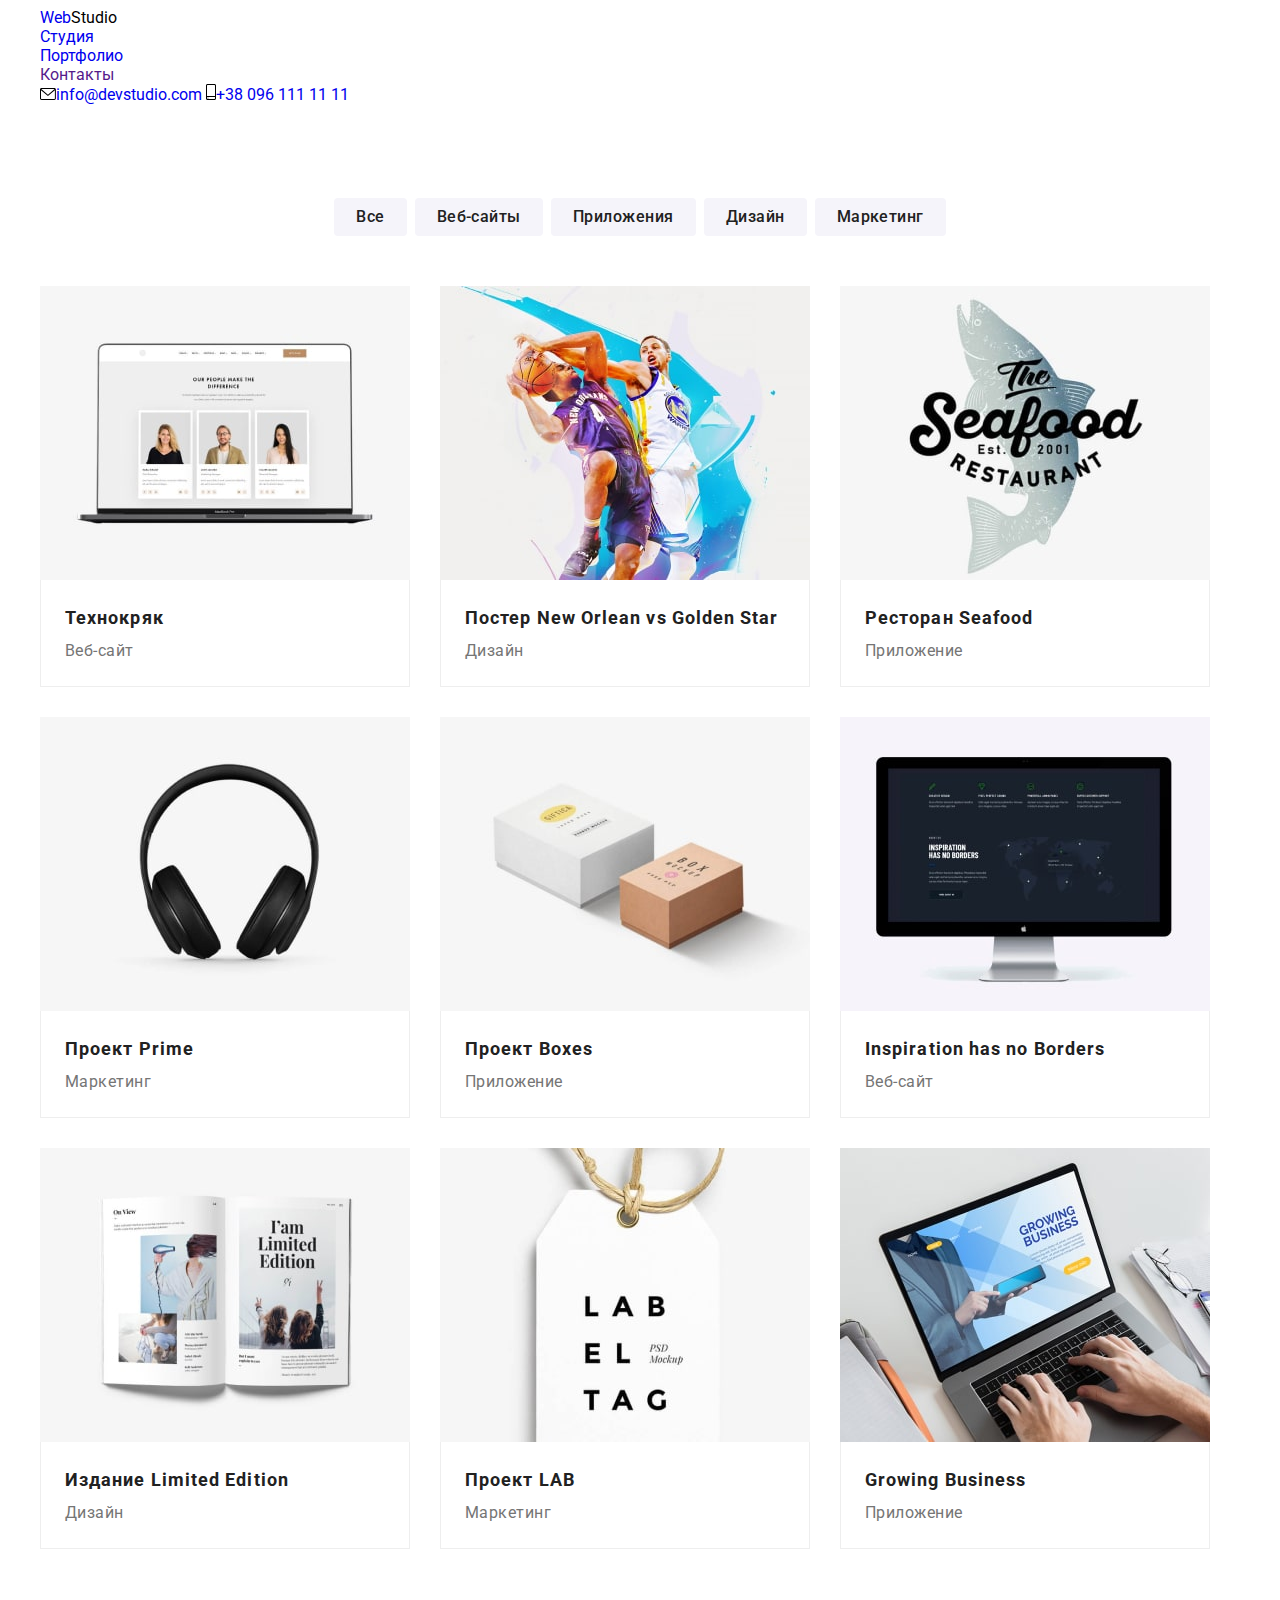
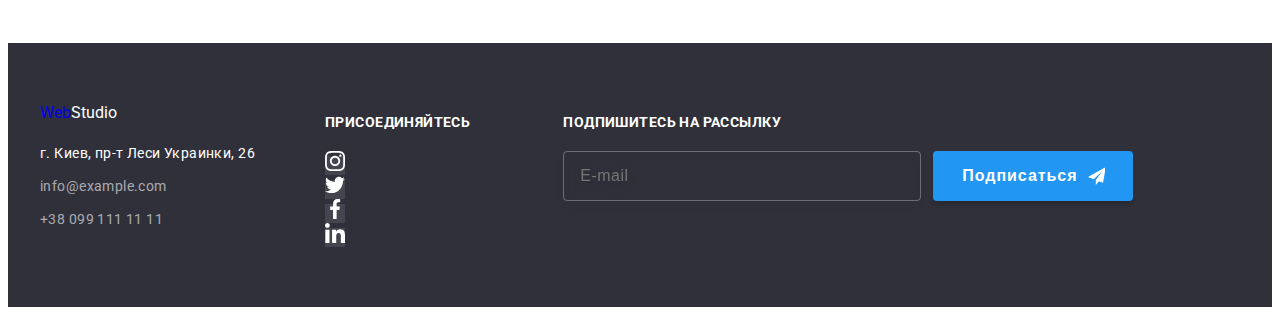
==== portfolio.html @ 5256be55 "Create portfolio.html" ====
<!DOCTYPE html>
<html lang="ru">
<head>
    <meta charset="UTF-8">
    <meta http-equiv="X-UA-Compatible" content="IE=edge">
    <meta name="viewport" content="width=device-width, initial-scale=1.0">
    <title>Portfolio</title>
    <link rel="stylesheet" 
        href="https://cdnjs.cloudflare.com/ajax/libs/modern-normalize/1.1.0/modern-normalize.min.css"
        integrity="sha512-wpPYUAdjBVSE4KJnH1VR1HeZfpl1ub8YT/NKx4PuQ5NmX2tKuGu6U/JRp5y+Y8XG2tV+wKQpNHVUX03MfMFn9Q=="
        crossorigin="anonymous" 
        referrerpolicy="no-referrer" />
    <link rel="stylesheet" href="./css/styles.css">
    <link rel="preconnect" href="https://fonts.googleapis.com">
    <link rel="preconnect" href="https://fonts.gstatic.com" crossorigin>
    <link href="https://fonts.googleapis.com/css2?family=Raleway:wght@700&family=Roboto:wght@400;500;700;900&display=swap"
        rel="stylesheet">

    <style>
        /* width */
        ::-webkit-scrollbar {
            width: 17px;
        }
        /* Track */
        ::-webkit-scrollbar-track {
            box-shadow: inset 0 0 5px #7c7c7cc2;
            border-radius: 5px;
        }
        /* Handle */
        ::-webkit-scrollbar-thumb {
            background: #4444446b;
            border-radius: 5px;
        }
        /* Handle on hover */
        ::-webkit-scrollbar-thumb:hover {
            background: #2195f3b5;
        }
    </style>
    
</head>
<body>
    <header class="header-block">
        <div class="container header-container">
            <a class="link header-logo" href="./index.html">Web<span style="color:#000000;">Studio</span></a>
            <nav class="header-nav">
                <ul class="list header-list">
                    <li class="header-item"><a class="link header-link" href="./index.html">Студия</a></li>
                    <li class="header-item"><a class="link header-link current" href="./portfolio.html">Портфолио</a></li>
                    <li class="header-item"><a class="link header-link" href="">Контакты</a></li>
                </ul>
            </nav>
            <div class="header-contacts">
                <a class="link header-mail" href="mailto:info@devstudio.com">
                    <svg class="mail-icon" width="16" height="12">
                        <use href="./images/icons.svg#icon-mail-icon"></use>
                    </svg>info@devstudio.com
                </a>
                <a class="link header-tel" href="tel:+380961111111">
                    <svg class="phone-icon" width="10" height="16">
                        <use href="./images/icons.svg#icon-phone-icon"></use>
                    </svg>+38 096 111 11 11
                </a>
            </div>
        </div>
    </header>
    <main class="main-block-portfolio">
        <section class="portfolio-content">
            <div class="container">
                <ul class="list buttons-list">
                    <li class="buttons-item"><div class="btn-item">Все</div></li>
                    <li class="buttons-item"><div class="btn-item">Веб-сайты</div></li>
                    <li class="buttons-item"><div class="btn-item">Приложения</div></li>
                    <li class="buttons-item"><div class="btn-item">Дизайн</div></li>
                    <li class="buttons-item"><div class="btn-item">Маркетинг</div></li> 
                </ul>
            </div>
            <div class="container cards-container">
                <ul class="list cards-list">
                    <li class="card">
                        <a class="card-link link" href="">
                            <div class="card-pic-container">
                            <img class="products-pic" src="./images/portfolio11-min.jpeg" alt="Вид сайта" width="370">
                            <p class="product-hover-text">Технокряк это современная площадка распространения коронавируса. Компании используют эту платформу для цифрового
                            шпионажа и атак на защищённые сервера конкурентов.</p>
                            </div>
                            <div class="card-description">
                                <h2 class="products-title">Технокряк</h2>
                                <p class="products-text">Веб-сайт</p>
                            </div>
                        </a>
                    </li>
                    <li class="card">
                        <a class="card-link link" href="">
                            <img class="products-pic" src="./images/portfolio12-min.jpeg" alt="Два баскетболиста с мячом" width="370">
                            <div class="card-description">
                                <h2 class="products-title">Постер New Orlean vs Golden Star</h2>
                                <p class="products-text">Дизайн</p>
                            </div>
                        </a>
                    </li>
                    <li class="card">
                        <a class="card-link link" href="">
                            <img class="products-pic" src="./images/portfolio13-min.jpeg" alt="Логотип ресторана" width="370">
                            <div class="card-description">
                                <h2 class="products-title">Ресторан Seafood</h2>
                                <p class="products-text">Приложение</p>
                            </div>
                        </a>
                    </li>
                    <li class="card">
                        <a class="card-link link" href="">
                            <img class="products-pic" src="./images/portfolio14-min.jpeg" alt="Наушники" width="370">
                            <div class="card-description">
                                <h2 class="products-title">Проект Prime</h2>
                                <p class="products-text">Маркетинг</p>
                            </div>
                        </a>
                    </li>
                    <li class="card">
                        <a class="card-link link" href="">
                            <img class="products-pic" src="./images/portfolio15-min.jpeg" alt="Две коробки" width="370">
                            <div class="card-description">
                                <h2 class="products-title">Проект Boxes</h2>
                                <p class="products-text">Приложение</p>
                            </div>
                        </a>
                    </li>
                    <li class="card">
                        <a class="card-link link" href="">
                            <img class="products-pic" src="./images/portfolio16-min.jpeg" alt="Вид сайта" width="370">
                            <div class="card-description">
                                <h2 class="products-title">Inspiration has no Borders</h2>
                                <p class="products-text">Веб-сайт</p>
                            </div>
                        </a>
                    </li>
                    <li class="card">
                        <a class="card-link link" href="">
                            <img class="products-pic" src="./images/portfolio17-min.jpeg" alt="Книга" width="370">
                            <div class="card-description">
                                <h2 class="products-title">Издание Limited Edition</h2>
                                <p class="products-text">Дизайн</p>
                            </div>
                        </a>
                    </li>
                    <li class="card">
                        <a class="card-link link" href="">
                            <img class="products-pic" src="./images/portfolio18-min.jpeg" alt="Логотип проекта" width="370">
                            <div class="card-description">
                                <h2 class="products-title">Проект LAB</h2>
                                <p class="products-text">Маркетинг</p>
                            </div>
                        </a>
                    </li>
                    <li class="card">
                        <a class="card-link link" href="">
                            <img class="products-pic" src="./images/portfolio19-min.jpeg" alt="Вид приложения" width="370">
                            <div class="card-description">
                                <h2 class="products-title">Growing Business</h2>
                                <p class="products-text">Приложение</p>
                            </div>
                        </a>
                    </li>
                </ul>
            </div>
        </section>
    </main>
    <footer class="foot-block">
        <div class="container foot-container-1-2-3">
            <div class="foot-container1">
                <a class="link foot-logo" href="./index.html">Web<span style="color: #ffffff;">Studio</span></a>
                <address class="footer-contacts">
                    <a class="link location footer-contacts-item"
                        href="https://www.google.com.ua/maps/place/%D0%B1%D1%83%D0%BB.+%D0%9B%D0%B5%D1%81%D0%B8+%D0%A3%D0%BA%D1%80%D0%B0%D0%B8%D0%BD%D0%BA%D0%B8,+26,+%D0%9A%D0%B8%D0%B5%D0%B2,+02000/@50.4281777,30.5292931,14.41z/data=!4m5!3m4!1s0x40d4cf0e033ecbe9:0x57a4dffefec77da0!8m2!3d50.4265807!4d30.5383858?hl=ru"
                        target="_blank" rel="noopener noreferrer">г. Киев, пр-т Леси Украинки, 26</a>
                    <a class="link foot-mail footer-contacts-item" href="mailto:info@example.com">info@example.com</a>
                    <a class="link foot-tel" href="tel:+38099111111">+38 099 111 11 11</a>
                </address>
            </div>
            <div class="foot-container2">
                <h3 class="foot-bl2-title">присоединяйтесь</h3>
                <ul class="worker-social-list foot-icon-list list">
                    <li class="worker-social-item foot-icon-item"><a href="" class="worker-social-link foot-icon-link">
                            <svg class="worker-social-icon foot-icon" width="20" height="20">
                                <use href="./images/icons.svg#icon-worker-instagram"></use>
                            </svg>
                        </a></li>
                    <li class="worker-social-item foot-icon-item"><a href="" class="worker-social-link foot-icon-link">
                            <svg class="worker-social-icon foot-icon" width="20" height="20">
                                <use href="./images/icons.svg#icon-worker-twitter"></use>
                            </svg>
                        </a></li>
                    <li class="worker-social-item foot-icon-item"><a href="" class="worker-social-link foot-icon-link">
                            <svg class="worker-social-icon foot-icon" width="20" height="20">
                                <use href="./images/icons.svg#icon-worker-facebook"></use>
                            </svg>
                        </a></li>
                    <li class="worker-social-item foot-icon-item"><a href="" class="worker-social-link foot-icon-link">
                            <svg class="worker-social-icon foot-icon" width="20" height="20">
                                <use href="./images/icons.svg#icon-worker-linkedin"></use>
                            </svg>
                        </a></li>
                </ul>
            </div>
            <div class="foot-container3">
                <form action="#" name="subscribing_form" class="foot-form">
                    <label for="subscriber-email" class="foot-form-label">Подпишитесь на рассылку</label>
                    <div class="foot-form-wrap">
                        <input type="email" class="foot-form-input" id="subscriber-email" name="subscriber-email" placeholder="E-mail" required>
                        <button type="submit" class="foot-form-btn">
                            <span class="foot-form-btn-text">Подписаться</span>
                            <svg class="icon icon-send">
                                <use href="./images/icons.svg#icon-send"></use>
                            </svg>
                        </button>
                    </div>
                </form>
            </div>
        </div>
    </footer>
</body>
</html>
---- css/styles.css ----
:root {
  --titles-color: #212121;
  --accent-color: #2196f3;
}

body {
  font-family: "Roboto", sans-serif;
  color: #757575;
}

p,
h1,
h2,
h3,
h4,
h5,
h6 {
  margin: 0;
}

ul {
  margin: 0;
  padding: 0;
}

.link {
  text-decoration: none;
}

.list {
  list-style: none;
}

.container {
  width: 1200px;
  padding-left: 15px;
  padding-right: 15px;
  margin: 0 auto;
  /* outline: 3px solid tomato; */
}
/* ------------------------------------HEADER */

/* ------------------------------------MAIN */
/* ------------------------------------HERO */

/* ------------------------------------SKILLS */

/* ------------------------------------TASKS */

/* ------------------------------------TEAM */

/* -----------------------------------CLIENTS */
.clients {
  padding-top: 94px;
  padding-bottom: 94px;
}

.clients-title {
  font-weight: bold;
  font-size: 36px;
  line-height: 1.17;
  text-align: center;
  letter-spacing: 0.03em;
  color: var(--titles-color);
  margin-bottom: 50px;
}

.clients-list {
  display: flex;
  justify-content: center;
}

.clients-item:not(:last-child) {
  margin-right: 30px;
}

.clients-link {
  border: 1px solid #afb1b8;
  box-sizing: border-box;
  border-radius: 4px;
  width: 170px;
  height: 92px;
  display: flex;
  justify-content: center;
  align-items: center;
  transition: border 250ms
    cubic-bezier(0.4, 0, 0.2, 1);
}

.clients-icon {
  width: 106px;
  height: 60px;
  fill: #afb1b8;
  transition: fill 250ms
    cubic-bezier(0.4, 0, 0.2, 1);
}

.clients-link:hover,
.clients-link:focus {
  border: 1px solid var(--accent-color);
}

.clients-link:hover .clients-icon,
.clients-link:focus .clients-icon {
  fill: var(--accent-color);
}
/* ------------------------------------FOOTER */
.foot-block {
  background: #2f303a;
  padding-top: 60px;
  padding-bottom: 60px;
}

.foot-container-1-2-3 {
  display: flex;
}

.foot-container1 {
  margin-right: 70px;
}

.foot-logo {
  display: block;
  margin-bottom: 20px;
}

.footer-contacts {
  display: flex;
  flex-direction: column;
}

.footer-contacts-item {
  margin-bottom: 9px;
}

.location {
  font-style: normal;
  font-weight: normal;
  font-size: 14px;
  line-height: 1.71;
  letter-spacing: 0.03em;
  color: #ffffff;
}

.foot-mail,
.foot-tel {
  font-style: normal;
  font-weight: normal;
  font-size: 14px;
  line-height: 1.71;
  letter-spacing: 0.03em;
  color: rgba(255, 255, 255, 0.6);
}

.foot-container2 {
  margin-top: 12px;
  margin-right: 93px;
}

.foot-bl2-title {
  font-weight: bold;
  font-size: 14px;
  line-height: 1.14;
  letter-spacing: 0.03em;
  text-transform: uppercase;
  color: #ffffff;
  margin-bottom: 20px;
}

.foot-icon-link {
  background: rgba(255, 255, 255, 0.1);
}

.foot-icon {
  fill: #ffffff;
}

.foot-container3 {
  margin-top: 12px;
}

.foot-form {
  display: flex;
  flex-direction: column;
}

.foot-form-label {
  height: 16px;
  font-weight: bold;
  font-size: 14px;
  line-height: 1.14;
  letter-spacing: 0.03em;
  text-transform: uppercase;
  color: #ffffff;
  margin-bottom: 20px;
}

.foot-form-wrap {
  display: flex;
}

.foot-form-input {
  width: 358px;
  height: 50px;
  border: 1px solid
    rgba(255, 255, 255, 0.3);
  box-sizing: border-box;
  filter: drop-shadow(
    0px 4px 4px rgba(0, 0, 0, 0.15)
  );
  border-radius: 4px;
  background-color: inherit;
  padding-left: 16px;
}

.foot-form-input:placeholder-shown,
.foot-form-input {
  font-size: 16px;
  line-height: 1.25;
  align-items: center;
  letter-spacing: 0.03em;
  color: rgba(255, 255, 255, 0.9);
}

.foot-form-btn {
  width: 200px;
  height: 50px;
  background: #2196f3;
  border: none;
  box-shadow: 0px 4px 4px
    rgba(0, 0, 0, 0.15);
  border-radius: 4px;
  display: flex;
  align-items: center;
  text-align: center;
  padding-left: 29px;
  padding-right: 28px;
  margin-left: 12px;
}

.foot-form-btn-text {
  font-weight: bold;
  font-size: 16px;
  line-height: 1.87;
  letter-spacing: 0.06em;
  color: #ffffff;
  margin-right: 10px;
}

.icon-send {
  width: 24px;
  height: 24px;
  fill: #ffffff;
}
/* -----------------------------------------------END */
/* -----------------------------------------PORTFOLIO */
/* -------------------------------------------BUTTONS */
.portfolio-content {
  padding-top: 94px;
  padding-bottom: 94px;
  margin-right: auto;
  margin-left: auto;
}

.buttons-list {
  margin-bottom: 50px;
  display: flex;
  justify-content: center;
}

.buttons-item:not(:last-child) {
  margin-right: 8px;
}

.btn-item {
  display: inline-block;
  background: #f5f4fa;
  border: 0;
  cursor: pointer;
  font-weight: 500;
  font-size: 16px;
  line-height: 26px;
  text-align: center;
  letter-spacing: 0.03em;
  color: var(--titles-color);
  padding: 6px 22px;
  border-radius: 4px;
  transition: background 250ms
      cubic-bezier(0.4, 0, 0.2, 1),
    color 250ms
      cubic-bezier(0.4, 0, 0.2, 1),
    box-shadow 250ms
      cubic-bezier(0.4, 0, 0.2, 1);
}

.btn-item:hover,
.btn-item:focus {
  color: #ffffff;
  background: var(--accent-color);
  box-shadow: 0px 3px 1px
      rgba(0, 0, 0, 0.1),
    0px 1px 2px rgba(0, 0, 0, 0.08),
    0px 2px 2px rgba(0, 0, 0, 0.12);
}

/* ---------------------------------------------------CARDS */
.cards-container {
  align-content: center;
}

.cards-list {
  display: flex;
  flex-wrap: wrap;
  margin: -15px;
}

.card {
  margin: 15px;
  box-sizing: border-box;
  width: 370px;
}

.card-link {
  display: block;
  transition: box-shadow 250ms
    cubic-bezier(0.4, 0, 0.2, 1);
}

.card-link:hover,
.card-link:focus {
  box-sizing: border-box;
  box-shadow: 0px 1px 1px
      rgba(0, 0, 0, 0.12),
    0px 4px 4px rgba(0, 0, 0, 0.06),
    1px 4px 6px rgba(0, 0, 0, 0.16);
}

.card-pic-container {
  position: relative;
  overflow: hidden;
}

.products-pic {
  display: block;
}

.product-hover-text {
  width: 100%;
  height: 100%;
  font-size: 18px;
  line-height: 1.55;
  letter-spacing: 0.03em;
  color: #fff;
  padding: 63px 24px;
  position: absolute;
  top: 0;
  left: 0;
  bottom: 0;
  background: rgba(33, 150, 243, 0.9);
  transition: transform 250ms
    cubic-bezier(0.4, 0, 0.2, 1);
  transform: translateY(100%);
  overflow: auto;
}

.card-link:hover .product-hover-text {
  transform: translateY(0);
}

.card-description {
  margin-top: 0;
  padding: 20px 24px;
  border-left: 1px solid #eeeeee;
  border-right: 1px solid #eeeeee;
  border-bottom: 1px solid #eeeeee;
}

.products-title {
  font-weight: bold;
  font-size: 18px;
  line-height: 2;
  letter-spacing: 0.06em;
  color: var(--titles-color);
}

.products-text {
  font-weight: normal;
  font-size: 16px;
  line-height: 1.87;
  letter-spacing: 0.03em;
  color: #757575;
}
/* -----------------------------------MODAL */
.backdrop {
  position: fixed;
  top: 0;
  width: 100vw;
  height: 100vh;
  background-color: rgba(0, 0, 0, 0.2);
  transition: opacity 2500ms,
    visibility 2500ms;
}

.backdrop.is-hidden .modal {
  transition: transform 1500ms,
    background-color 1500ms
      cubic-bezier(
        0.3,
        0.48,
        0.32,
        0.98
      );
  transform: translate(-50%, -25%)
    scale(0.2) rotateX(-90deg)
    perspective(400px);
  background-color: var(--accent-color);
}

.modal {
  position: absolute;
  top: 50%;
  left: 50%;
  transition: transform 1500ms,
    background-color 1500ms;
  transform: translate(-50%, -50%)
    scale(1) rotateX(0deg)
    perspective(400px);
  width: 528px;
  min-height: 581px;
  background-color: #ffffff;
  box-shadow: 0px 1px 3px
      rgba(0, 0, 0, 0.12),
    0px 1px 1px rgba(0, 0, 0, 0.14),
    0px 2px 1px rgba(0, 0, 0, 0.2);
  border-radius: 4px;
  padding: 40px;
}

.icon-close {
  width: 11px;
  height: 11px;
  fill: #000;
  transition: 250ms fill
    cubic-bezier(0.4, 0, 0.2, 1);
}

.modal-close {
  position: absolute;
  right: 8px;
  top: 8px;
  width: 30px;
  height: 30px;
  background: inherit;
  border: 1px solid rgba(0, 0, 0, 0.1);
  box-sizing: border-box;
  border-radius: 50%;
  display: flex;
  justify-content: center;
  align-items: center;
  cursor: pointer;
}

.modal-close:hover .icon-close {
  fill: var(--accent-color);
}

.modal-title {
  font-weight: bold;
  font-size: 20px;
  line-height: 1.15;
  text-align: center;
  letter-spacing: 0.03em;
  color: #212121;
  margin-bottom: 12px;
}

.modal-form {
  display: flex;
  flex-direction: column;
}

.modal-form-field {
  margin-bottom: 10px;
  display: flex;
  flex-direction: column;
}

.modal-label,
.modal-input {
  font-weight: normal;
  font-size: 12px;
  line-height: 14px;
  letter-spacing: 0.01em;
  color: #757575;
}

.modal-label {
  margin-bottom: 4px;
}

.input-wrap {
  height: 40px;
  position: relative;
}

.modal-input {
  width: 100%;
  height: 40px;
  border: 1px solid
    rgba(33, 33, 33, 0.2);
  box-sizing: border-box;
  border-radius: 4px;
  padding-left: 42px;
  transition: 250ms border
    cubic-bezier(0.4, 0, 0.2, 1);
}

.modal-icon {
  fill: #212121;
  width: 18px;
  height: 18px;
  position: absolute;
  left: 12px;
  top: 50%;
  transform: translateY(-50%);
  transition: 250ms fill
    cubic-bezier(0.4, 0, 0.2, 1);
}

.input-wrap:hover .modal-icon {
  fill: var(--accent-color);
}

.input-wrap:hover .modal-input {
  border: 1px solid var(--accent-color);
}

.modal-input:focus,
.commentary:focus {
  outline: 0;
  border: 1px solid var(--accent-color);
  background-color: inherit;
}

.modal-input:focus + .modal-icon {
  fill: var(--accent-color);
}

.commentary {
  resize: none;
  padding: 12px 16px;
  width: 448px;
  height: 120px;
  border: 1px solid
    rgba(33, 33, 33, 0.2);
  box-sizing: border-box;
  border-radius: 4px;
  transition: 250ms border
    cubic-bezier(0.4, 0, 0.2, 1);
}

.comment-field {
  height: 120px;
}

.comment-field:hover .commentary {
  border: 1px solid var(--accent-color);
}

.commentary:placeholder-shown,
.commentary {
  font-weight: normal;
  font-size: 12px;
  line-height: 1.16;
  letter-spacing: 0.01em;
  color: rgb(117, 117, 117);
}

.policy-field,
.check-text {
  display: flex;
  justify-content: center;
  align-items: center;
}

.policy-field {
  margin-top: 10px;
  margin-bottom: 30px;
}

.check-text,
.policy-link {
  font-weight: normal;
  font-size: 14px;
  line-height: 1.71;
  letter-spacing: 0.03em;
  color: #757575;
  display: flex;
}

.check-text::before {
  content: "";
  width: 16px;
  height: 15px;
  border: 2px solid #212121;
  border-radius: 2px;
  margin-right: 7px;
}

.policy-check:checked
  + .check-text::before {
  border: none;
  background-image: url(../images/icon-check.svg);
  background-repeat: no-repeat;
  background-position: center;
  background-size: cover;
}

.policy-check:checked,
.policy-check {
  position: absolute;
}

.policy-link {
  text-decoration-line: underline;
  color: #2196f3;
  margin-left: 5px;
}

.modal-btn {
  width: 200px;
  height: 50px;
  background: #188ce8;
  box-shadow: 0px 4px 4px
    rgba(0, 0, 0, 0.15);
  border: none;
  border-radius: 4px;
  font-weight: bold;
  font-size: 16px;
  line-height: 1.87;
  letter-spacing: 0.06em;
  color: #ffffff;
  margin: auto;
}

.is-hidden {
  opacity: 0;
  pointer-events: none;
  visibility: hidden;
}
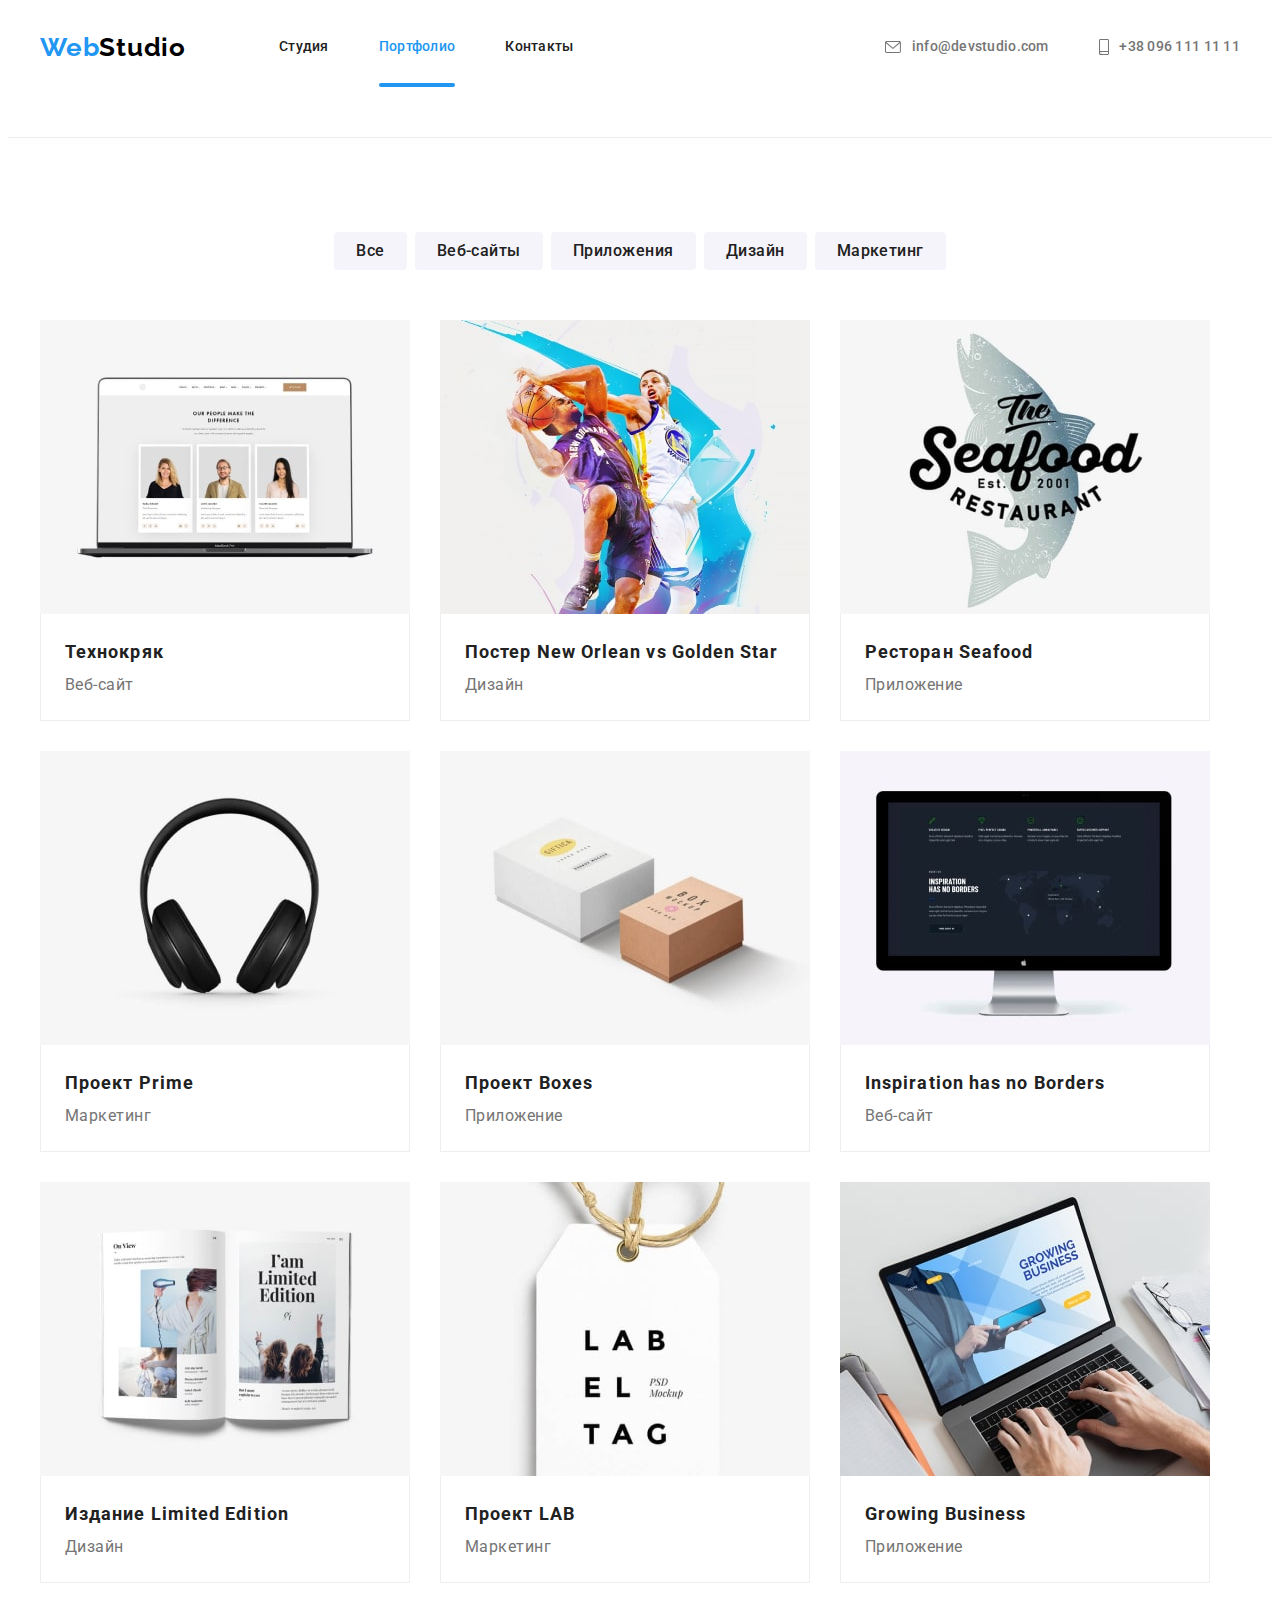
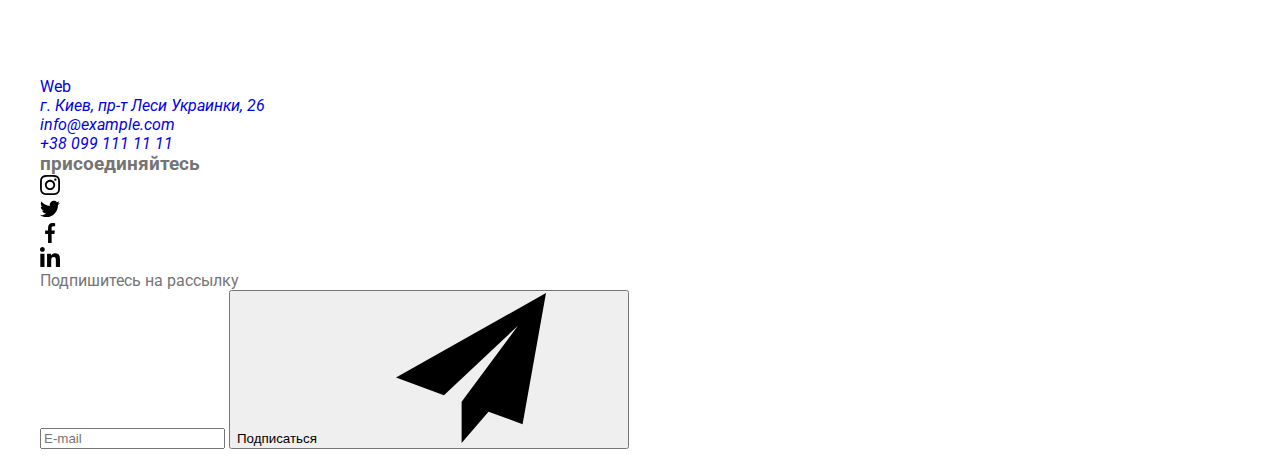
==== commit 44ba91fe: "Update portfolio.html" ====
--- a/portfolio.html
+++ b/portfolio.html
@@ -10,7 +10,7 @@
         integrity="sha512-wpPYUAdjBVSE4KJnH1VR1HeZfpl1ub8YT/NKx4PuQ5NmX2tKuGu6U/JRp5y+Y8XG2tV+wKQpNHVUX03MfMFn9Q=="
         crossorigin="anonymous" 
         referrerpolicy="no-referrer" />
-    <link rel="stylesheet" href="./css/styles.css">
+    <link rel="stylesheet" href="./css/main.min.css">
     <link rel="preconnect" href="https://fonts.googleapis.com">
     <link rel="preconnect" href="https://fonts.gstatic.com" crossorigin>
     <link href="https://fonts.googleapis.com/css2?family=Raleway:wght@700&family=Roboto:wght@400;500;700;900&display=swap"
@@ -39,31 +39,31 @@
     
 </head>
 <body>
-    <header class="header-block">
-        <div class="container header-container">
-            <a class="link header-logo" href="./index.html">Web<span style="color:#000000;">Studio</span></a>
-            <nav class="header-nav">
-                <ul class="list header-list">
-                    <li class="header-item"><a class="link header-link" href="./index.html">Студия</a></li>
-                    <li class="header-item"><a class="link header-link current" href="./portfolio.html">Портфолио</a></li>
-                    <li class="header-item"><a class="link header-link" href="">Контакты</a></li>
+    <header class="header">
+        <div class="container header__container">
+            <a class="link header__logo logo" href="./index.html">Web<span style="color:#000000;">Studio</span></a>
+            <nav class="site-nav">
+                <ul class="list site-list">
+                    <li class="site-list__item"><a class="link site-list__link" href="./index.html">Студия</a></li>
+                    <li class="site-list__item"><a class="link site-list__link current" href="./portfolio.html">Портфолио</a></li>
+                    <li class="site-list__item"><a class="link site-list__link" href="">Контакты</a></li>
                 </ul>
             </nav>
             <div class="header-contacts">
-                <a class="link header-mail" href="mailto:info@devstudio.com">
-                    <svg class="mail-icon" width="16" height="12">
+                <a class="link header-mail header-contacts__item" href="mailto:info@devstudio.com">
+                    <svg class="header-mail__icon" width="16" height="12">
                         <use href="./images/icons.svg#icon-mail-icon"></use>
                     </svg>info@devstudio.com
                 </a>
-                <a class="link header-tel" href="tel:+380961111111">
-                    <svg class="phone-icon" width="10" height="16">
+                <a class="link header-tel header-contacts__item" href="tel:+380961111111">
+                    <svg class="header-tel__icon" width="10" height="16">
                         <use href="./images/icons.svg#icon-phone-icon"></use>
                     </svg>+38 096 111 11 11
                 </a>
             </div>
         </div>
     </header>
-    <main class="main-block-portfolio">
+    <main>
         <section class="portfolio-content">
             <div class="container">
                 <ul class="list buttons-list">
@@ -179,24 +179,24 @@
             </div>
             <div class="foot-container2">
                 <h3 class="foot-bl2-title">присоединяйтесь</h3>
-                <ul class="worker-social-list foot-icon-list list">
-                    <li class="worker-social-item foot-icon-item"><a href="" class="worker-social-link foot-icon-link">
-                            <svg class="worker-social-icon foot-icon" width="20" height="20">
+                <ul class="foot-icon-list list">
+                    <li class="foot-icon-item"><a href="" class="foot-icon-link">
+                            <svg class="foot-icon" width="20" height="20">
                                 <use href="./images/icons.svg#icon-worker-instagram"></use>
                             </svg>
                         </a></li>
-                    <li class="worker-social-item foot-icon-item"><a href="" class="worker-social-link foot-icon-link">
-                            <svg class="worker-social-icon foot-icon" width="20" height="20">
+                    <li class="foot-icon-item"><a href="" class="foot-icon-link">
+                            <svg class="foot-icon" width="20" height="20">
                                 <use href="./images/icons.svg#icon-worker-twitter"></use>
                             </svg>
                         </a></li>
-                    <li class="worker-social-item foot-icon-item"><a href="" class="worker-social-link foot-icon-link">
-                            <svg class="worker-social-icon foot-icon" width="20" height="20">
+                    <li class="foot-icon-item"><a href="" class="foot-icon-link">
+                            <svg class="foot-icon" width="20" height="20">
                                 <use href="./images/icons.svg#icon-worker-facebook"></use>
                             </svg>
                         </a></li>
-                    <li class="worker-social-item foot-icon-item"><a href="" class="worker-social-link foot-icon-link">
-                            <svg class="worker-social-icon foot-icon" width="20" height="20">
+                    <li class="foot-icon-item"><a href="" class="foot-icon-link">
+                            <svg class="foot-icon" width="20" height="20">
                                 <use href="./images/icons.svg#icon-worker-linkedin"></use>
                             </svg>
                         </a></li>
@@ -206,7 +206,8 @@
                 <form action="#" name="subscribing_form" class="foot-form">
                     <label for="subscriber-email" class="foot-form-label">Подпишитесь на рассылку</label>
                     <div class="foot-form-wrap">
-                        <input type="email" class="foot-form-input" id="subscriber-email" name="subscriber-email" placeholder="E-mail" required>
+                        <input type="email" class="foot-form-input" id="subscriber-email" name="subscriber-email"
+                            placeholder="E-mail" required>
                         <button type="submit" class="foot-form-btn">
                             <span class="foot-form-btn-text">Подписаться</span>
                             <svg class="icon icon-send">
--- a/css/main.min.css
+++ b/css/main.min.css
@@ -0,0 +1,2 @@
+:root{--titles-color: #212121;--accent-color: #2196f3}body{font-family:"Roboto", sans-serif;color:#757575}p,h1,h2,h3,h4,h5,h6{margin:0}ul{margin:0;padding:0}.link{text-decoration:none}.list{list-style:none}.container{width:1200px;padding-left:15px;padding-right:15px;margin:0 auto}.logo{font-family:"Raleway", sans-serif;font-weight:bold;font-size:26px;line-height:1.19;letter-spacing:0.03em;text-decoration:none;color:var(--accent-color)}.header{height:80px;padding-top:24px;padding-bottom:25px;border-bottom:1px solid #ececec}.header__container{display:flex;align-items:center}.header__logo{margin-right:93px}.site-list{margin-right:auto;display:flex}.site-list__item{display:flex}.site-list__item:not(:last-child),.header-mail{margin-right:50px}.site-list__link{font-weight:500;font-size:14px;line-height:1.14;letter-spacing:0.02em;color:var(--titles-color);transition:color 250ms cubic-bezier(0.4, 0, 0.2, 1)}.site-list__link:hover,.site-list__link:focus{color:var(--accent-color)}.current{color:var(--accent-color);position:relative}.current::after{content:"";width:100%;height:4px;position:absolute;background-color:var(--accent-color);bottom:-32px;left:0;border-radius:2px}.header-contacts{margin-left:auto;display:flex}.header-contacts__item{font-weight:500;font-size:14px;line-height:1.14;letter-spacing:0.02em;color:#757575;display:flex;align-items:center;transition:color 250ms cubic-bezier(0.4, 0, 0.2, 1)}.header-contacts__item:hover,.header-contacts__item:focus{color:var(--accent-color)}.header-mail__icon{fill:currentColor;margin-right:11px}.header-tel__icon{fill:currentColor;margin-right:10.5px}.footer{background:#2f303a;padding-top:60px;padding-bottom:60px}.footer-main-box{display:flex}.footer-main-box__box1{margin-right:70px}.footer__logo{display:block;margin-bottom:20px}.footer-contacts{display:flex;flex-direction:column}.footer-contacts__item{margin-bottom:9px}.footer-contacts__location{font-style:normal;font-weight:normal;font-size:14px;line-height:1.71;letter-spacing:0.03em;color:#ffffff}.footer-contacts__mail,.footer-contacts__tel{font-style:normal;font-weight:normal;font-size:14px;line-height:1.71;letter-spacing:0.03em;color:rgba(255,255,255,0.6)}.footer-main-box__box2{margin-top:12px;margin-right:93px}.footer-box2__title{font-weight:bold;font-size:14px;line-height:1.14;letter-spacing:0.03em;text-transform:uppercase;color:#ffffff;margin-bottom:20px}.footer-box2-list{display:flex;justify-content:center}.footer-box2-list__item:not(:last-child){margin-right:10px}.footer-box2-list__link{width:44px;height:44px;background-color:rgba(255,255,255,0.1);display:flex;justify-content:center;align-items:center;border-radius:50%;transition:background-color 250ms cubic-bezier(0.4, 0, 0.2, 1)}.footer-box2-list__link:hover,.footer-box2-list__link:focus{background-color:var(--accent-color)}.footer-box2-list__icon{fill:#ffffff}.footer-main-box__box3{margin-top:12px}.footer-form{display:flex;flex-direction:column}.footer-form__label{height:16px;font-weight:bold;font-size:14px;line-height:1.14;letter-spacing:0.03em;text-transform:uppercase;color:#ffffff;margin-bottom:20px}.footer-form-wrap{display:flex}.footer-form-wrap__input{width:358px;height:50px;border:1px solid rgba(255,255,255,0.3);box-sizing:border-box;filter:drop-shadow(0px 4px 4px rgba(0,0,0,0.15));border-radius:4px;background-color:inherit;padding-left:16px}.footer-form-wrap__input:placeholder-shown,.footer-form-wrap__input{font-size:16px;line-height:1.25;align-items:center;letter-spacing:0.03em;color:rgba(255,255,255,0.9);outline:0}.footer-form-btn{width:200px;height:50px;background:#2196f3;border:none;box-shadow:0px 4px 4px rgba(0,0,0,0.15);border-radius:4px;display:flex;align-items:center;text-align:center;padding-left:29px;padding-right:28px;margin-left:12px}.footer-form-btn__text{font-weight:bold;font-size:16px;line-height:1.87;letter-spacing:0.06em;color:#ffffff;margin-right:10px}.footer-form-btn__icon{width:24px;height:24px;fill:#ffffff}.hero{background-color:#2f303a;background-image:linear-gradient(rgba(47,48,58,0.4), rgba(47,48,58,0.4)),url(../images/hero-bg.jpeg);background-repeat:no-repeat;background-size:cover;background-position:center;padding-top:200px;padding-bottom:200px;text-align:center}.hero-container__title{font-family:"Roboto", sans-serif;font-style:normal;font-weight:900;font-size:44px;line-height:1.36;text-align:center;letter-spacing:0.06em;text-transform:uppercase;color:#ffffff;max-width:696px;margin-right:auto;margin-left:auto}.hero-container__btn{background:var(--accent-color);box-shadow:0px 4px 4px rgba(0,0,0,0.15);border:0;border-radius:4px;cursor:pointer;margin-top:30px;margin-right:auto;margin-left:auto;padding:10px 32px}.hero-btn__text{font-weight:bold;font-size:16px;line-height:1.87;display:flex;align-items:center;text-align:center;letter-spacing:0.06em;color:#ffffff}.skills{padding-top:94px;padding-bottom:94px}.skills-list{display:flex;justify-content:space-between}.skills__item{display:block;width:270px}.skills-icon-box{height:120px;background-color:#f5f4fa;border-radius:4px;margin-bottom:30px;display:flex;justify-content:center;align-items:center}.skills__title{font-weight:bold;font-size:14px;line-height:1.14;letter-spacing:0.03em;text-transform:uppercase;color:var(--titles-color);margin-bottom:10px}.skills__text{font-weight:normal;font-size:14px;line-height:1.71;letter-spacing:0.03em}.tasks{padding-bottom:94px}.tasks__title{font-weight:bold;font-size:36px;line-height:1.17;text-align:center;letter-spacing:0.03em;color:var(--titles-color);margin-bottom:50px}.tasks-list{display:flex;justify-content:space-between}.tasks-list__item{position:relative}.tasks-list__text{position:absolute;font-weight:bold;font-size:14px;line-height:1.14;text-align:center;letter-spacing:0.03em;text-transform:uppercase;color:#fff;top:224px;left:0;right:0;height:70px;background-color:rgba(47,48,58,0.8);display:flex;justify-content:center;align-items:center}.team{background:#f5f4fa;padding-top:94px;padding-bottom:94px}.team__title{font-weight:bold;font-size:36px;line-height:1.17;text-align:center;letter-spacing:0.03em;color:var(--titles-color);margin-bottom:50px}.team-list{display:flex;justify-content:space-between}.team-list__item{background:#ffffff;box-shadow:0px 1px 3px rgba(0,0,0,0.12),0px 1px 1px rgba(0,0,0,0.14),0px 2px 1px rgba(0,0,0,0.2);border-radius:0px 0px 4px 4px}.team-list-discription{padding-top:30px;padding-bottom:30px}.team-list-discription__title{font-weight:500;font-size:16px;line-height:1.19;text-align:center;letter-spacing:0.03em;color:var(--titles-color);margin-bottom:10px}.team-list-discription__text{font-weight:normal;font-size:16px;line-height:1.19;text-align:center;letter-spacing:0.03em}.worker-social-list{display:flex;justify-content:center;margin-top:16px}.worker-social-list__item:not(:last-child){margin-right:10px}.worker-social-list__link{width:44px;height:44px;background-color:#ffffff;display:flex;justify-content:center;align-items:center;border-radius:50%;transition:background-color 250ms cubic-bezier(0.4, 0, 0.2, 1)}.worker-social-list__link:hover,.worker-social-list__link:focus{background-color:var(--accent-color)}.worker-social-list__icon{fill:#afb1b8;transition:background-color 250ms cubic-bezier(0.4, 0, 0.2, 1),fill 250ms cubic-bezier(0.4, 0, 0.2, 1)}.worker-social-list__link:hover .worker-social-list__icon,.worker-social-list__link:focus .worker-social-list__icon{background-color:var(--accent-color);fill:#ffffff}.clients{padding-top:94px;padding-bottom:94px}.clients__title{font-weight:bold;font-size:36px;line-height:1.17;text-align:center;letter-spacing:0.03em;color:var(--titles-color);margin-bottom:50px}.clients-list{display:flex;justify-content:center}.clients-list__item:not(:last-child){margin-right:30px}.clients-list__link{border:1px solid #afb1b8;box-sizing:border-box;border-radius:4px;width:170px;height:92px;display:flex;justify-content:center;align-items:center;transition:border 250ms cubic-bezier(0.4, 0, 0.2, 1)}.clients-list__link:hover,.clients-list__link:focus{border:1px solid var(--accent-color)}.clients-list__icon{width:106px;height:60px;fill:#afb1b8;transition:fill 250ms cubic-bezier(0.4, 0, 0.2, 1)}.clients-list__link:hover .clients-list__icon,.clients-list__link:focus .clients-list__icon{fill:var(--accent-color)}.backdrop{position:fixed;top:0;width:100vw;height:100vh;background-color:rgba(0,0,0,0.2);transition:opacity 2500ms, visibility 2500ms}.backdrop.is-hidden .modal{transition:transform 1500ms,background-color 1500ms cubic-bezier(0.3, 0.48, 0.32, 0.98);transform:translate(-50%, -25%) scale(0.2) rotateX(-90deg) perspective(400px);background-color:var(--accent-color)}.modal{position:absolute;top:50%;left:50%;transition:transform 1500ms, background-color 1500ms;transform:translate(-50%, -50%) scale(1) rotateX(0deg) perspective(400px);width:528px;min-height:581px;background-color:#ffffff;box-shadow:0px 1px 3px rgba(0,0,0,0.12),0px 1px 1px rgba(0,0,0,0.14),0px 2px 1px rgba(0,0,0,0.2);border-radius:4px;padding:40px}.modal-close-btn{position:absolute;right:8px;top:8px;width:30px;height:30px;background:inherit;border:1px solid rgba(0,0,0,0.1);box-sizing:border-box;border-radius:50%;display:flex;justify-content:center;align-items:center;cursor:pointer}.modal-close-btn__icon{width:11px;height:11px;fill:#000;transition:250ms fill cubic-bezier(0.4, 0, 0.2, 1)}.modal-close-btn:hover .modal-close-btn__icon{fill:var(--accent-color)}.modal__title{font-weight:bold;font-size:20px;line-height:1.15;text-align:center;letter-spacing:0.03em;color:var(--titles-color);margin-bottom:12px}.modal-form{display:flex;flex-direction:column}.modal-form-field__box{margin-bottom:10px;display:flex;flex-direction:column}.modal-form__label,.modal-form__input{font-weight:normal;font-size:12px;line-height:14px;letter-spacing:0.01em;color:#757575}.modal-form__label{margin-bottom:4px}.input-wrap{height:40px;position:relative}.modal-form__input{width:100%;height:40px;border:1px solid rgba(33,33,33,0.2);box-sizing:border-box;border-radius:4px;padding-left:42px;transition:250ms border cubic-bezier(0.4, 0, 0.2, 1)}.input-wrap:hover .modal-form__input{border:1px solid var(--accent-color)}.modal-form__input:focus{outline:0;border:1px solid var(--accent-color);background-color:inherit}.modal-form__icon{fill:var(--titles-color);width:18px;height:18px;position:absolute;left:12px;top:50%;transform:translateY(-50%);transition:250ms fill cubic-bezier(0.4, 0, 0.2, 1)}.input-wrap:hover .modal-form__icon{fill:var(--accent-color)}.modal-form__input:focus+.modal-form__icon{fill:var(--accent-color)}.comment-field{height:120px}.comment-field__text{resize:none;padding:12px 16px;width:448px;height:120px;border:1px solid rgba(33,33,33,0.2);box-sizing:border-box;border-radius:4px;transition:250ms border cubic-bezier(0.4, 0, 0.2, 1)}.comment-field:hover .comment-field__text{border:1px solid var(--accent-color)}.comment-field__text:placeholder-shown,.comment-field__text{font-weight:normal;font-size:12px;line-height:1.16;letter-spacing:0.01em;color:#757575}.comment-field__text:focus{outline:0;border:1px solid var(--accent-color);background-color:inherit}.policy-field,.policy-field__text{display:flex;justify-content:center;align-items:center}.policy-field{margin-top:10px;margin-bottom:30px}.policy-field__text,.policy-field__link{font-weight:normal;font-size:14px;line-height:1.71;letter-spacing:0.03em;color:#757575;display:flex}.policy-field__text::before{content:"";width:16px;height:15px;border:2px solid var(--titles-color);border-radius:2px;margin-right:7px}.policy-field__check:checked+.policy-field__text::before{border:none;background-image:url(../images/icon-check.svg);background-repeat:no-repeat;background-position:center;background-size:cover}.policy-field__check:checked,.policy-field__check{position:absolute}.policy-field__link{text-decoration-line:underline;color:#2196f3;margin-left:5px}.modal-btn{width:200px;height:50px;background:#188ce8;box-shadow:0px 4px 4px rgba(0,0,0,0.15);border:none;border-radius:4px;font-weight:bold;font-size:16px;line-height:1.87;letter-spacing:0.06em;color:#ffffff;margin:auto}.is-hidden{opacity:0;pointer-events:none;visibility:hidden}.portfolio-content{padding-top:94px;padding-bottom:94px;margin-right:auto;margin-left:auto}.buttons-list{margin-bottom:50px;display:flex;justify-content:center}.buttons-item:not(:last-child){margin-right:8px}.btn-item{display:inline-block;background:#f5f4fa;border:0;cursor:pointer;font-weight:500;font-size:16px;line-height:26px;text-align:center;letter-spacing:0.03em;color:var(--titles-color);padding:6px 22px;border-radius:4px;transition:background 250ms cubic-bezier(0.4, 0, 0.2, 1),color 250ms cubic-bezier(0.4, 0, 0.2, 1),box-shadow 250ms cubic-bezier(0.4, 0, 0.2, 1)}.btn-item:hover,.btn-item:focus{color:#ffffff;background:var(--accent-color);box-shadow:0px 3px 1px rgba(0,0,0,0.1),0px 1px 2px rgba(0,0,0,0.08),0px 2px 2px rgba(0,0,0,0.12)}.cards-container{align-content:center}.cards-list{display:flex;flex-wrap:wrap;margin:-15px}.card{margin:15px;box-sizing:border-box;width:370px}.card-link{display:block;transition:box-shadow 250ms cubic-bezier(0.4, 0, 0.2, 1)}.card-link:hover,.card-link:focus{box-sizing:border-box;box-shadow:0px 1px 1px rgba(0,0,0,0.12),0px 4px 4px rgba(0,0,0,0.06),1px 4px 6px rgba(0,0,0,0.16)}.card-pic-container{position:relative;overflow:hidden}.products-pic{display:block}.product-hover-text{width:100%;height:100%;font-size:18px;line-height:1.55;letter-spacing:0.03em;color:#fff;padding:63px 24px;position:absolute;top:0;left:0;bottom:0;background:rgba(33,150,243,0.9);transition:transform 250ms cubic-bezier(0.4, 0, 0.2, 1);transform:translateY(100%);overflow:auto}.card-link:hover .product-hover-text{transform:translateY(0)}.card-description{margin-top:0;padding:20px 24px;border-left:1px solid #eeeeee;border-right:1px solid #eeeeee;border-bottom:1px solid #eeeeee}.products-title{font-weight:bold;font-size:18px;line-height:2;letter-spacing:0.06em;color:var(--titles-color)}.products-text{font-weight:normal;font-size:16px;line-height:1.87;letter-spacing:0.03em;color:#757575}
+/*# sourceMappingURL=main.min.css.map */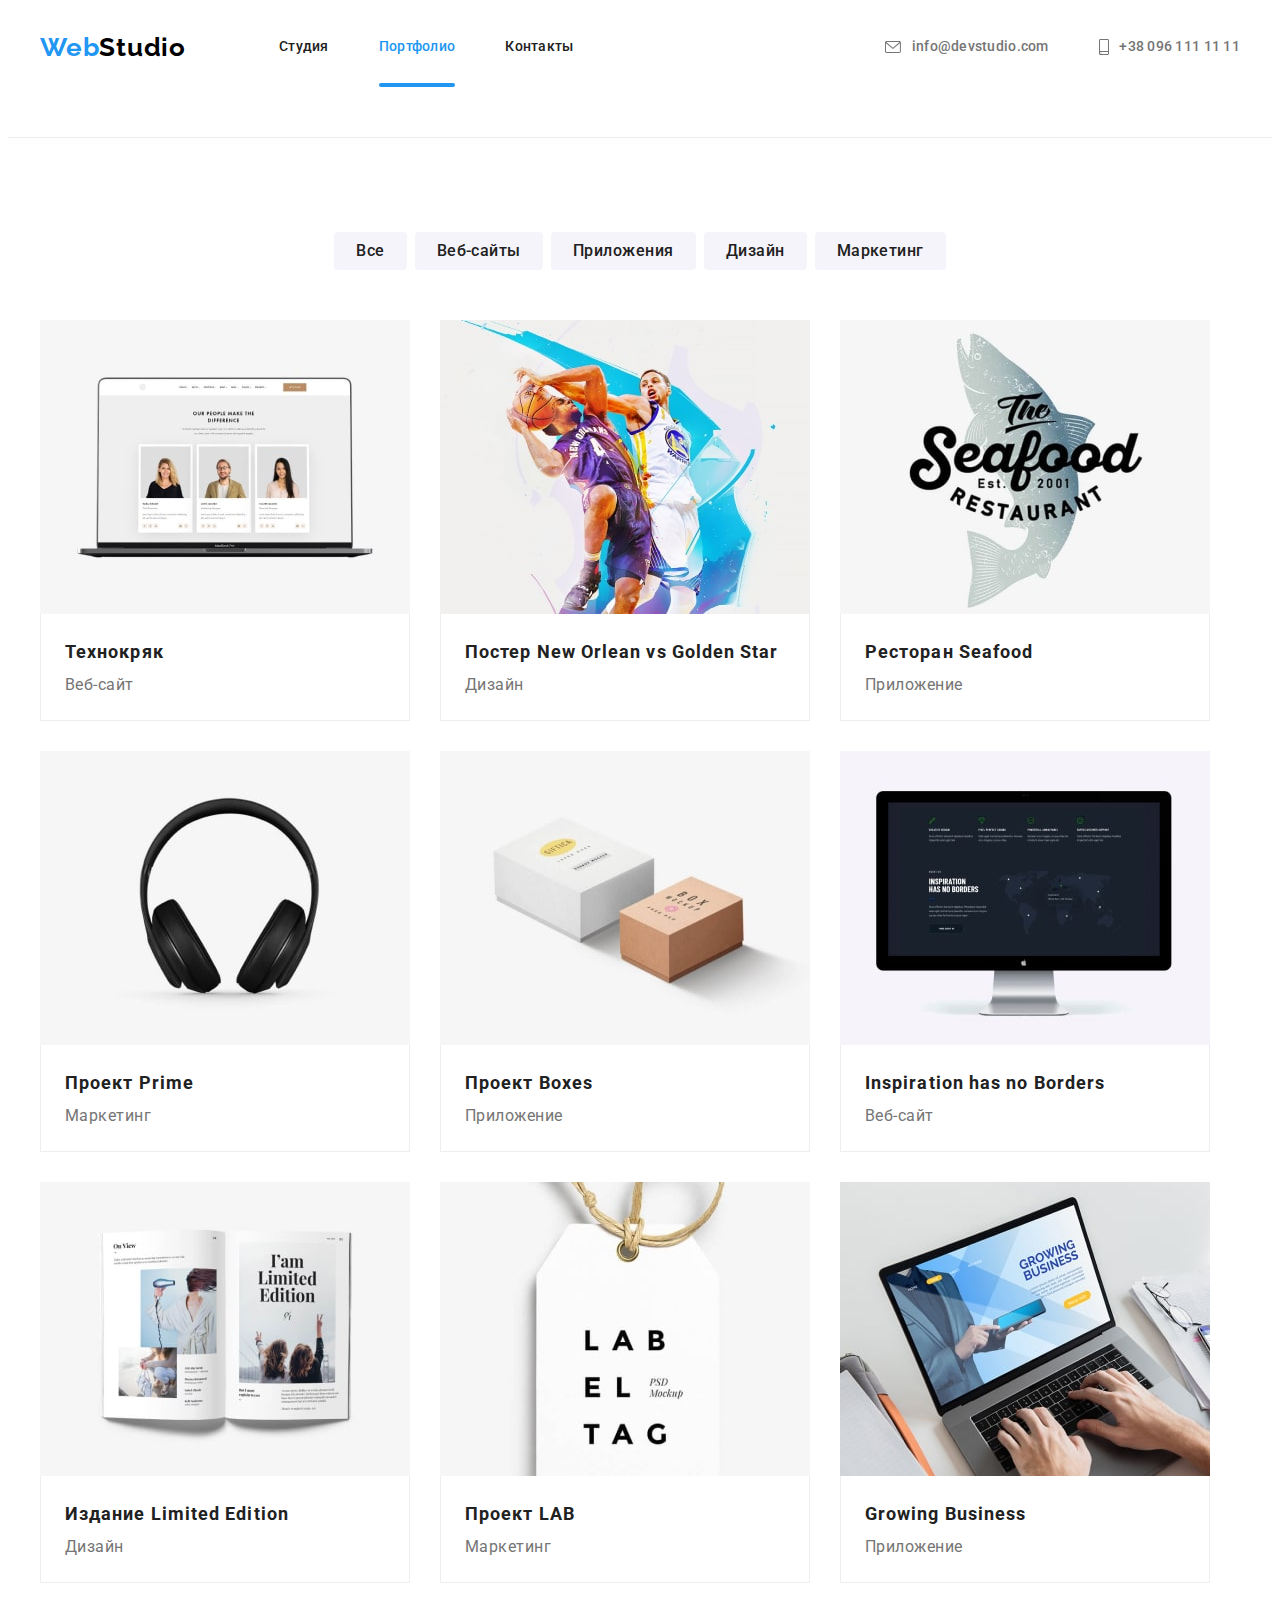
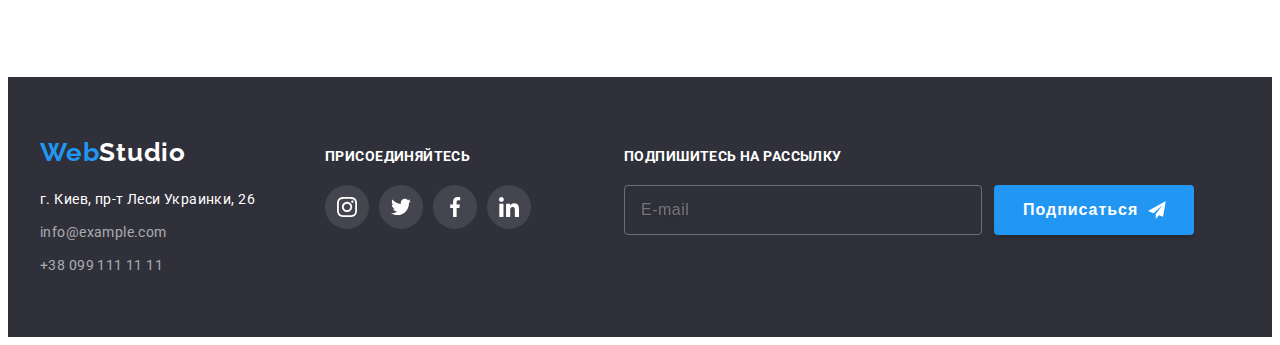
==== commit ea538349: "Update portfolio.html" ====
--- a/portfolio.html
+++ b/portfolio.html
@@ -165,52 +165,53 @@
             </div>
         </section>
     </main>
-    <footer class="foot-block">
-        <div class="container foot-container-1-2-3">
-            <div class="foot-container1">
-                <a class="link foot-logo" href="./index.html">Web<span style="color: #ffffff;">Studio</span></a>
+    <footer class="footer">
+        <div class="container footer-main-box">
+            <div class="footer-box1 footer-main-box__box1">
+                <a class="link footer__logo logo" href="./index.html">Web<span style="color: #ffffff;">Studio</span></a>
                 <address class="footer-contacts">
-                    <a class="link location footer-contacts-item"
+                    <a class="link footer-contacts__location footer-contacts__item"
                         href="https://www.google.com.ua/maps/place/%D0%B1%D1%83%D0%BB.+%D0%9B%D0%B5%D1%81%D0%B8+%D0%A3%D0%BA%D1%80%D0%B0%D0%B8%D0%BD%D0%BA%D0%B8,+26,+%D0%9A%D0%B8%D0%B5%D0%B2,+02000/@50.4281777,30.5292931,14.41z/data=!4m5!3m4!1s0x40d4cf0e033ecbe9:0x57a4dffefec77da0!8m2!3d50.4265807!4d30.5383858?hl=ru"
                         target="_blank" rel="noopener noreferrer">г. Киев, пр-т Леси Украинки, 26</a>
-                    <a class="link foot-mail footer-contacts-item" href="mailto:info@example.com">info@example.com</a>
-                    <a class="link foot-tel" href="tel:+38099111111">+38 099 111 11 11</a>
+                    <a class="link footer-contacts__mail footer-contacts__item"
+                        href="mailto:info@example.com">info@example.com</a>
+                    <a class="link footer-contacts__tel" href="tel:+38099111111">+38 099 111 11 11</a>
                 </address>
             </div>
-            <div class="foot-container2">
-                <h3 class="foot-bl2-title">присоединяйтесь</h3>
-                <ul class="foot-icon-list list">
-                    <li class="foot-icon-item"><a href="" class="foot-icon-link">
-                            <svg class="foot-icon" width="20" height="20">
+            <div class="footer-box2 footer-main-box__box2">
+                <h3 class="footer-box2__title">присоединяйтесь</h3>
+                <ul class="footer-box2-list list">
+                    <li class="footer-box2-list__item"><a href="" class="footer-box2-list__link">
+                            <svg class="footer-box2-list__icon" width="20" height="20">
                                 <use href="./images/icons.svg#icon-worker-instagram"></use>
                             </svg>
                         </a></li>
-                    <li class="foot-icon-item"><a href="" class="foot-icon-link">
-                            <svg class="foot-icon" width="20" height="20">
+                    <li class="footer-box2-list__item"><a href="" class="footer-box2-list__link">
+                            <svg class="footer-box2-list__icon" width="20" height="20">
                                 <use href="./images/icons.svg#icon-worker-twitter"></use>
                             </svg>
                         </a></li>
-                    <li class="foot-icon-item"><a href="" class="foot-icon-link">
-                            <svg class="foot-icon" width="20" height="20">
+                    <li class="footer-box2-list__item"><a href="" class="footer-box2-list__link">
+                            <svg class="footer-box2-list__icon" width="20" height="20">
                                 <use href="./images/icons.svg#icon-worker-facebook"></use>
                             </svg>
                         </a></li>
-                    <li class="foot-icon-item"><a href="" class="foot-icon-link">
-                            <svg class="foot-icon" width="20" height="20">
+                    <li class="footer-box2-list__item"><a href="" class="footer-box2-list__link">
+                            <svg class="footer-box2-list__icon" width="20" height="20">
                                 <use href="./images/icons.svg#icon-worker-linkedin"></use>
                             </svg>
                         </a></li>
                 </ul>
             </div>
-            <div class="foot-container3">
-                <form action="#" name="subscribing_form" class="foot-form">
-                    <label for="subscriber-email" class="foot-form-label">Подпишитесь на рассылку</label>
-                    <div class="foot-form-wrap">
-                        <input type="email" class="foot-form-input" id="subscriber-email" name="subscriber-email"
+            <div class="footer-box3 footer-main-box__box3">
+                <form action="#" name="subscribing_form" class="footer-form">
+                    <label for="subscriber-email" class="footer-form__label">Подпишитесь на рассылку</label>
+                    <div class="footer-form-wrap">
+                        <input type="email" class="footer-form-wrap__input" id="subscriber-email" name="subscriber-email"
                             placeholder="E-mail" required>
-                        <button type="submit" class="foot-form-btn">
-                            <span class="foot-form-btn-text">Подписаться</span>
-                            <svg class="icon icon-send">
+                        <button type="submit" class="footer-form-btn">
+                            <span class="footer-form-btn__text">Подписаться</span>
+                            <svg class="icon footer-form-btn__icon">
                                 <use href="./images/icons.svg#icon-send"></use>
                             </svg>
                         </button>
